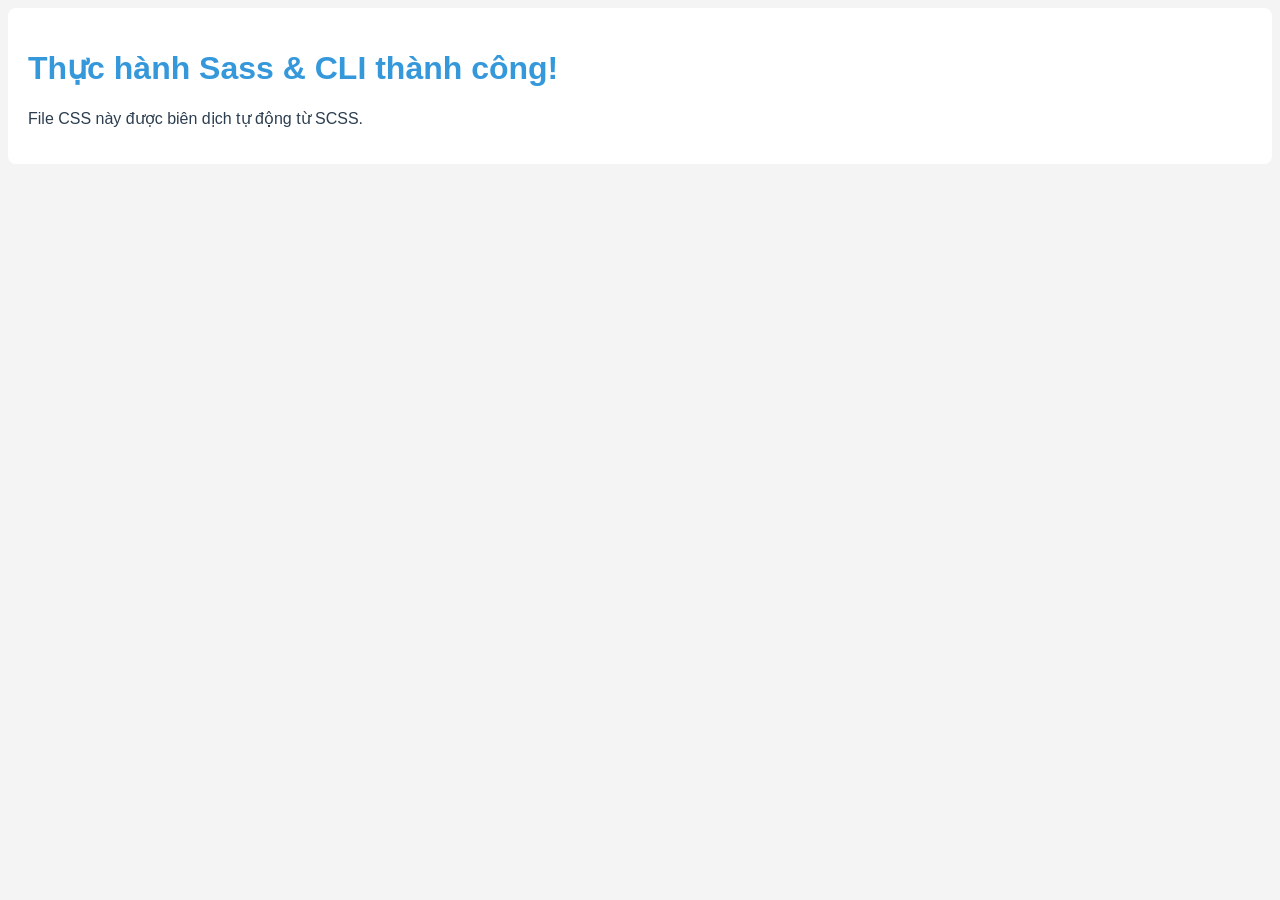
==== index.html @ b20c34b8 "Hoan thanh bai tap Sass CLI" ====
<!DOCTYPE html>
<html lang="vi">
<head>
  <meta charset="UTF-8">
  <meta name="viewport" content="width=device-width, initial-scale=1.0">
  <title>Bài Thực Hành Sass CLI</title>
  <link rel="stylesheet" href="css/styles.css">
</head>
<body>
  <div class="card">
    <h1>Thực hành Sass & CLI thành công!</h1>
    <p>File CSS này được biên dịch tự động từ SCSS.</p>
  </div>
</body>
</html>
---- css/styles.css ----
body {
  font-family: Arial, sans-serif;
  color: #2c3e50;
  background-color: #f4f4f4;
}

.card {
  background: #fff;
  padding: 20px;
  border-radius: 8px;
}
.card h1 {
  color: #3498db;
}

/*# sourceMappingURL=styles.css.map */
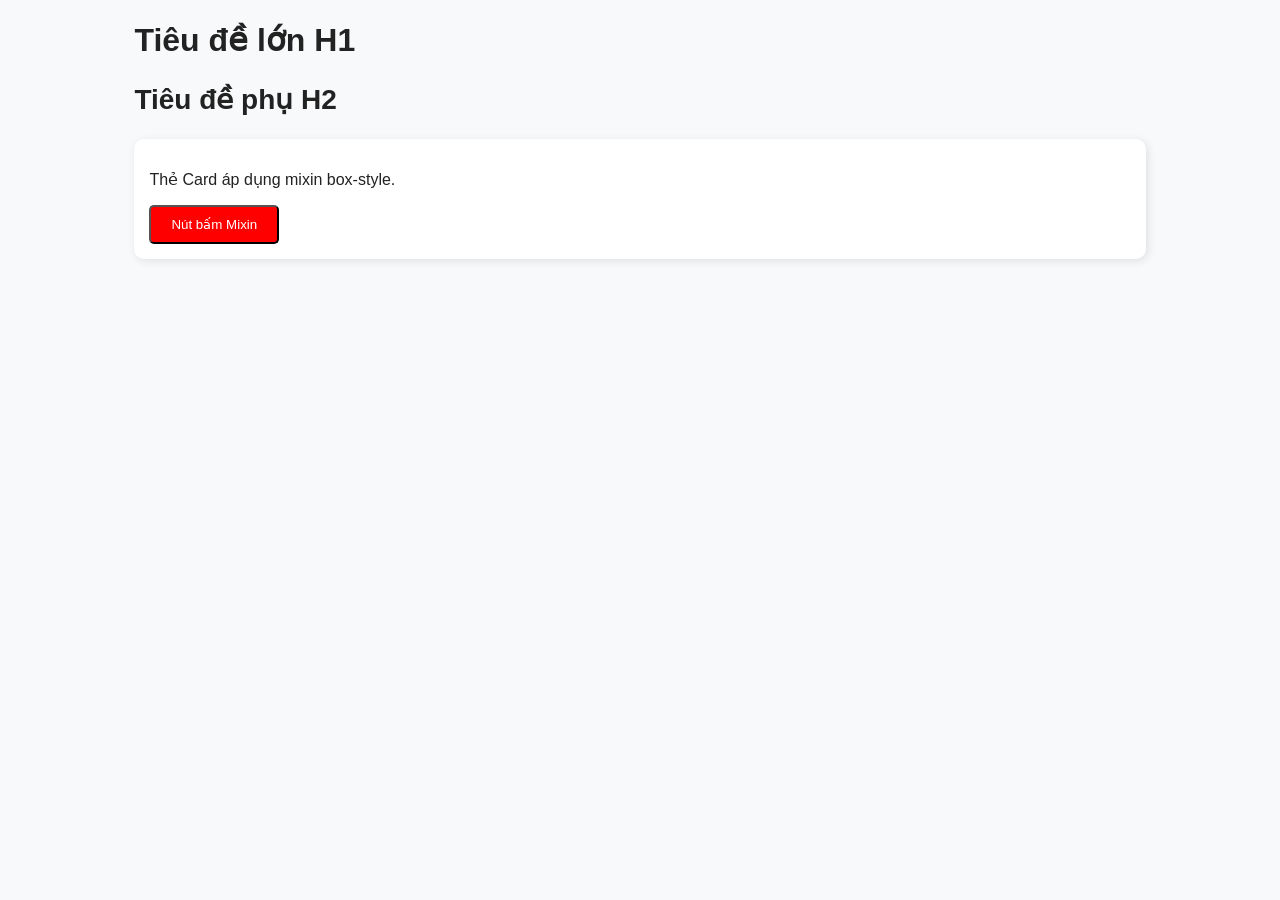
==== commit e8a58513: "Add missing $background-color variable and recompile CSS" ====
--- a/index.html
+++ b/index.html
@@ -3,13 +3,18 @@
 <head>
   <meta charset="UTF-8">
   <meta name="viewport" content="width=device-width, initial-scale=1.0">
-  <title>Bài Thực Hành Sass CLI</title>
+  <title>Thực hành Sass Variables & Mixins</title>
   <link rel="stylesheet" href="css/styles.css">
 </head>
 <body>
-  <div class="card">
-    <h1>Thực hành Sass & CLI thành công!</h1>
-    <p>File CSS này được biên dịch tự động từ SCSS.</p>
+  <div class="container">
+    <h1>Tiêu đề lớn H1</h1>
+    <h2>Tiêu đề phụ H2</h2>
+    
+    <div class="card">
+      <p>Thẻ Card áp dụng mixin box-style.</p>
+      <button class="button">Nút bấm Mixin</button>
+    </div>
   </div>
 </body>
 </html>
--- a/css/styles.css
+++ b/css/styles.css
@@ -1,16 +1,36 @@
 body {
   font-family: Arial, sans-serif;
-  color: #2c3e50;
-  background-color: #f4f4f4;
+  color: #222;
+  background-color: #f8f9fa;
+}
+
+h1 {
+  font-size: 32px;
+  color: #222;
+}
+
+h2 {
+  font-size: 28px;
+  color: #222;
+}
+
+.container {
+  width: 80%;
+  margin: 0 auto;
+}
+
+.button {
+  background: red;
+  color: white;
+  padding: 10px 20px;
+  border-radius: 5px;
 }
 
 .card {
-  background: #fff;
-  padding: 20px;
-  border-radius: 8px;
-}
-.card h1 {
-  color: #3498db;
+  background: white;
+  padding: 15px;
+  border-radius: 10px;
+  box-shadow: 2px 2px 10px rgba(0, 0, 0, 0.1);
 }
 
 /*# sourceMappingURL=styles.css.map */
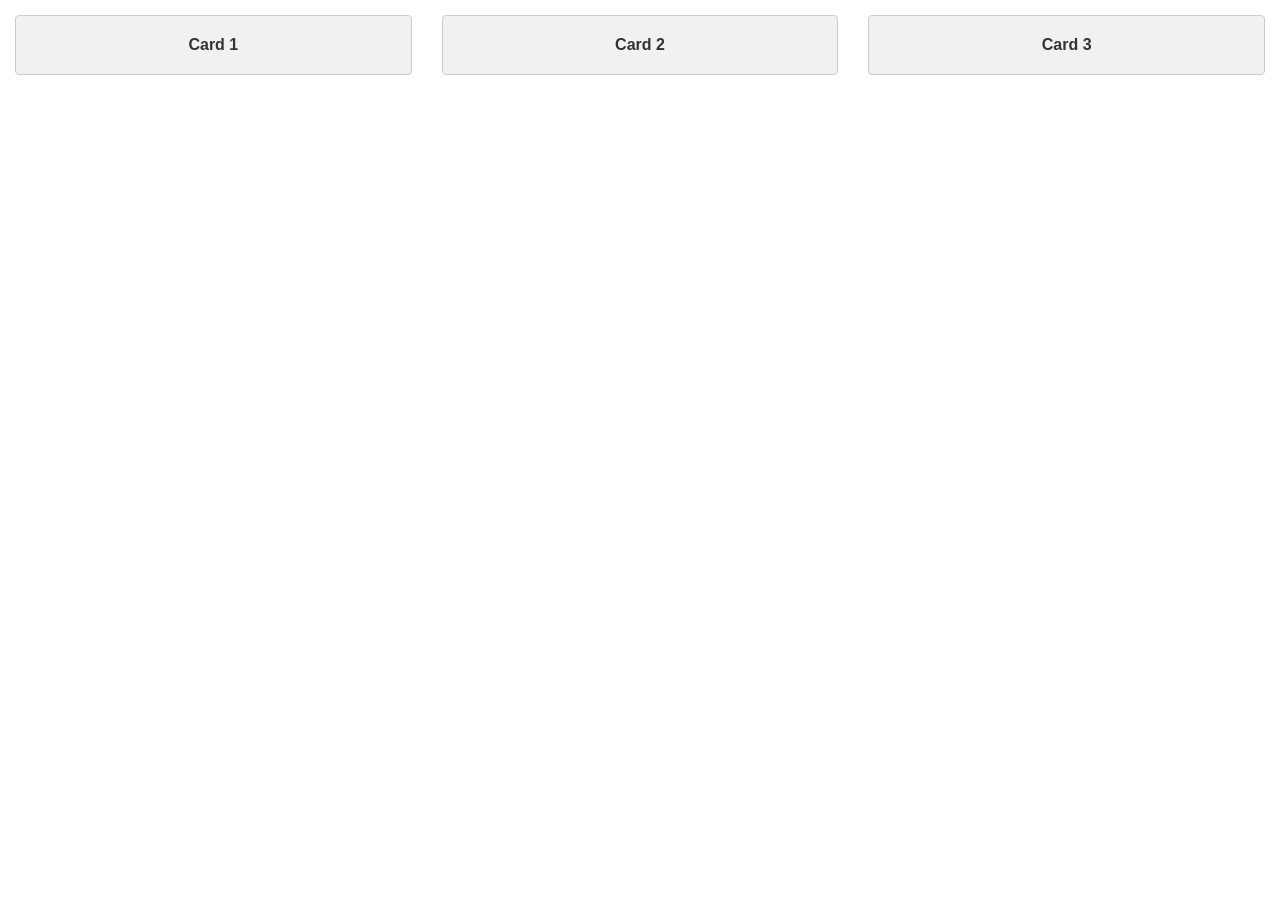
==== commit ce9283c2: "Fix Dart Sass math deprecation warnings using sass:math module" ====
--- a/index.html
+++ b/index.html
@@ -1,19 +1,21 @@
 <!DOCTYPE html>
-<html lang="vi">
+<html lang="en">
 <head>
   <meta charset="UTF-8">
   <meta name="viewport" content="width=device-width, initial-scale=1.0">
-  <title>Thực hành Sass Variables & Mixins</title>
+  <title>Responsive Grid Layout</title>
   <link rel="stylesheet" href="css/styles.css">
 </head>
 <body>
-  <div class="container">
-    <h1>Tiêu đề lớn H1</h1>
-    <h2>Tiêu đề phụ H2</h2>
-    
-    <div class="card">
-      <p>Thẻ Card áp dụng mixin box-style.</p>
-      <button class="button">Nút bấm Mixin</button>
+  <div class="row">
+    <div class="col-4 col-s-12">
+      <div class="card">Card 1</div>
+    </div>
+    <div class="col-4 col-s-6">
+      <div class="card">Card 2</div>
+    </div>
+    <div class="col-4 col-s-6">
+      <div class="card">Card 3</div>
     </div>
   </div>
 </body>
--- a/css/styles.css
+++ b/css/styles.css
@@ -1,36 +1,118 @@
-body {
-  font-family: Arial, sans-serif;
-  color: #222;
-  background-color: #f8f9fa;
+* {
+  box-sizing: border-box;
 }
 
-h1 {
-  font-size: 32px;
-  color: #222;
+body {
+  margin: 0;
+  font-family: Arial, sans-serif;
+  color: #333;
 }
 
-h2 {
-  font-size: 28px;
-  color: #222;
+.row::after {
+  content: "";
+  clear: both;
+  display: table;
 }
 
-.container {
-  width: 80%;
-  margin: 0 auto;
+[class*=col-] {
+  float: left;
+  padding: 15px;
+  width: 100%;
 }
 
-.button {
-  background: red;
-  color: white;
-  padding: 10px 20px;
-  border-radius: 5px;
+.col-1 {
+  width: 8.3333333333%;
 }
 
+.col-2 {
+  width: 16.6666666667%;
+}
+
+.col-3 {
+  width: 25%;
+}
+
+.col-4 {
+  width: 33.3333333333%;
+}
+
+.col-5 {
+  width: 41.6666666667%;
+}
+
+.col-6 {
+  width: 50%;
+}
+
+.col-7 {
+  width: 58.3333333333%;
+}
+
+.col-8 {
+  width: 66.6666666667%;
+}
+
+.col-9 {
+  width: 75%;
+}
+
+.col-10 {
+  width: 83.3333333333%;
+}
+
+.col-11 {
+  width: 91.6666666667%;
+}
+
+.col-12 {
+  width: 100%;
+}
+
+@media only screen and (max-width: 600px) {
+  .col-s-1 {
+    width: 8.3333333333%;
+  }
+  .col-s-2 {
+    width: 16.6666666667%;
+  }
+  .col-s-3 {
+    width: 25%;
+  }
+  .col-s-4 {
+    width: 33.3333333333%;
+  }
+  .col-s-5 {
+    width: 41.6666666667%;
+  }
+  .col-s-6 {
+    width: 50%;
+  }
+  .col-s-7 {
+    width: 58.3333333333%;
+  }
+  .col-s-8 {
+    width: 66.6666666667%;
+  }
+  .col-s-9 {
+    width: 75%;
+  }
+  .col-s-10 {
+    width: 83.3333333333%;
+  }
+  .col-s-11 {
+    width: 91.6666666667%;
+  }
+  .col-s-12 {
+    width: 100%;
+  }
+}
 .card {
-  background: white;
-  padding: 15px;
-  border-radius: 10px;
-  box-shadow: 2px 2px 10px rgba(0, 0, 0, 0.1);
+  background-color: #f1f1f1;
+  border: 1px solid #ccc;
+  padding: 20px;
+  text-align: center;
+  font-weight: bold;
+  border-radius: 4px;
 }
 
 /*# sourceMappingURL=styles.css.map */
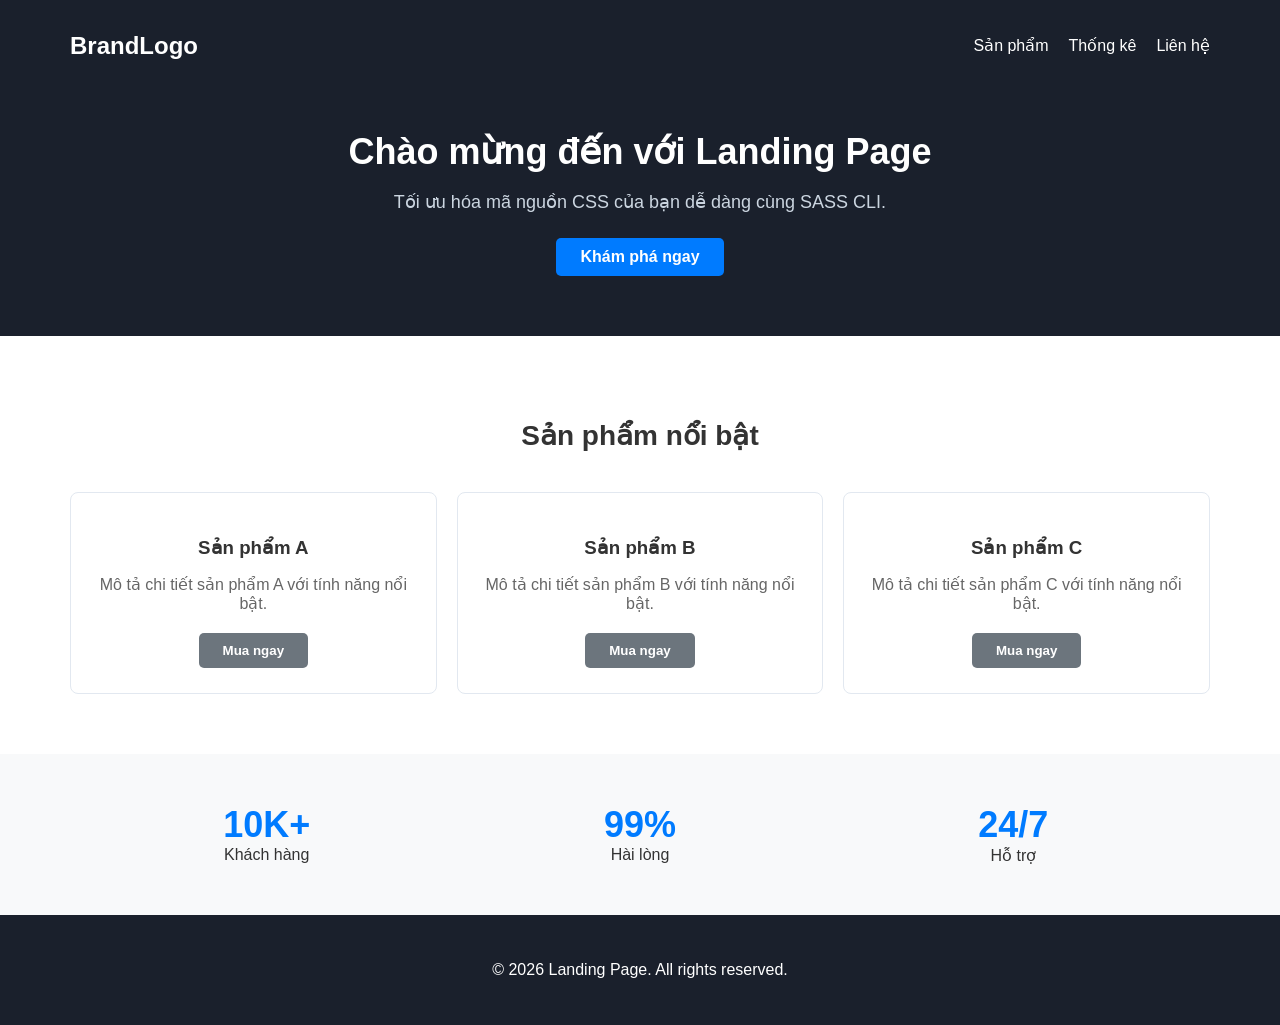
==== commit 7d7ed6e5: "Fix color function deprecation warning and finalize Landing Page SASS architecture" ====
--- a/index.html
+++ b/index.html
@@ -1,22 +1,76 @@
 <!DOCTYPE html>
-<html lang="en">
+<html lang="vi">
 <head>
   <meta charset="UTF-8">
   <meta name="viewport" content="width=device-width, initial-scale=1.0">
-  <title>Responsive Grid Layout</title>
+  <title>Landing Page - Full SASS Architecture</title>
   <link rel="stylesheet" href="css/styles.css">
 </head>
 <body>
-  <div class="row">
-    <div class="col-4 col-s-12">
-      <div class="card">Card 1</div>
+
+  <!-- 1. Navigation & Header -->
+  <header class="header">
+    <nav class="nav container">
+      <a href="#" class="logo">BrandLogo</a>
+      <ul class="nav-list">
+        <li><a href="#products">Sản phẩm</a></li>
+        <li><a href="#stats">Thống kê</a></li>
+        <li><a href="#footer">Liên hệ</a></li>
+      </ul>
+    </nav>
+    <div class="hero container">
+      <h1>Chào mừng đến với Landing Page</h1>
+      <p>Tối ưu hóa mã nguồn CSS của bạn dễ dàng cùng SASS CLI.</p>
+      <a href="#products" class="btn btn-primary">Khám phá ngay</a>
     </div>
-    <div class="col-4 col-s-6">
-      <div class="card">Card 2</div>
+  </header>
+
+  <!-- 2. Sản phẩm nổi bật (Featured Products) -->
+  <section id="products" class="products container">
+    <h2 class="section-title">Sản phẩm nổi bật</h2>
+    <div class="product-grid">
+      <div class="card product-card">
+        <h3>Sản phẩm A</h3>
+        <p>Mô tả chi tiết sản phẩm A với tính năng nổi bật.</p>
+        <button class="btn btn-secondary">Mua ngay</button>
+      </div>
+      <div class="card product-card">
+        <h3>Sản phẩm B</h3>
+        <p>Mô tả chi tiết sản phẩm B với tính năng nổi bật.</p>
+        <button class="btn btn-secondary">Mua ngay</button>
+      </div>
+      <div class="card product-card">
+        <h3>Sản phẩm C</h3>
+        <p>Mô tả chi tiết sản phẩm C với tính năng nổi bật.</p>
+        <button class="btn btn-secondary">Mua ngay</button>
+      </div>
     </div>
-    <div class="col-4 col-s-6">
-      <div class="card">Card 3</div>
+  </section>
+
+  <!-- 3. Số liệu thống kê (Statistics) -->
+  <section id="stats" class="stats">
+    <div class="container stats-grid">
+      <div class="stat-item">
+        <span class="stat-number">10K+</span>
+        <span class="stat-label">Khách hàng</span>
+      </div>
+      <div class="stat-item">
+        <span class="stat-number">99%</span>
+        <span class="stat-label">Hài lòng</span>
+      </div>
+      <div class="stat-item">
+        <span class="stat-number">24/7</span>
+        <span class="stat-label">Hỗ trợ</span>
+      </div>
     </div>
-  </div>
+  </section>
+
+  <!-- 4. Footer -->
+  <footer id="footer" class="footer">
+    <div class="container footer-content">
+      <p>&copy; 2026 Landing Page. All rights reserved.</p>
+    </div>
+  </footer>
+
 </body>
 </html>
--- a/css/styles.css
+++ b/css/styles.css
@@ -5,114 +5,157 @@
 body {
   margin: 0;
   font-family: Arial, sans-serif;
-  color: #333;
+  color: #333333;
 }
 
-.row::after {
-  content: "";
-  clear: both;
-  display: table;
+.container {
+  max-width: 1140px;
+  margin: 0 auto;
+  padding: 0 20px;
 }
 
-[class*=col-] {
-  float: left;
-  padding: 15px;
-  width: 100%;
+.header {
+  background-color: #1a202c;
+  color: white;
+  padding-bottom: 60px;
+}
+.header .nav {
+  display: flex;
+  flex-direction: row;
+  justify-content: space-between;
+  align-items: center;
+  padding: 20px 0;
+}
+.header .nav .logo {
+  font-size: 24px;
+  font-weight: bold;
+  color: white;
+  text-decoration: none;
+}
+.header .nav .nav-list {
+  display: flex;
+  flex-direction: row;
+  justify-content: center;
+  align-items: center;
+  list-style: none;
+  gap: 20px;
+}
+.header .nav .nav-list a {
+  color: white;
+  text-decoration: none;
+}
+.header .nav .nav-list a:hover {
+  color: #007bff;
+}
+@media (max-width: 768px) {
+  .header .nav {
+    flex-direction: column;
+    gap: 15px;
+  }
+}
+.header .hero {
+  text-align: center;
+  margin-top: 40px;
+}
+.header .hero h1 {
+  font-size: 36px;
+  margin-bottom: 15px;
+}
+.header .hero p {
+  font-size: 18px;
+  color: #cbd5e0;
+  margin-bottom: 25px;
 }
 
-.col-1 {
-  width: 8.3333333333%;
+.footer {
+  background-color: #1a202c;
+  color: white;
+  padding: 30px 0;
+  text-align: center;
 }
 
-.col-2 {
-  width: 16.6666666667%;
+.btn {
+  display: inline-block;
+  padding: 10px 24px;
+  border-radius: 5px;
+  text-decoration: none;
+  border: none;
+  cursor: pointer;
+  font-weight: bold;
+}
+.btn-primary {
+  background-color: #007bff;
+  color: white;
+}
+.btn-primary:hover {
+  background-color: rgb(0%, 38.5882352941%, 80%);
+}
+.btn-secondary {
+  background-color: #6c757d;
+  color: white;
 }
 
-.col-3 {
-  width: 25%;
+.products {
+  padding: 60px 0;
+}
+.products .section-title {
+  text-align: center;
+  font-size: 28px;
+  margin-bottom: 40px;
+}
+.products .product-grid {
+  display: grid;
+  grid-template-columns: repeat(3, 1fr);
+  gap: 20px;
+}
+@media (max-width: 768px) {
+  .products .product-grid {
+    grid-template-columns: 1fr;
+  }
+}
+.products .product-card {
+  border: 1px solid #e2e8f0;
+  border-radius: 8px;
+  padding: 25px;
+  text-align: center;
+  background-color: white;
+}
+.products .product-card h3 {
+  margin-bottom: 10px;
+}
+.products .product-card p {
+  color: #666;
+  margin-bottom: 20px;
 }
 
-.col-4 {
-  width: 33.3333333333%;
+.stats {
+  background-color: #f8f9fa;
+  padding: 50px 0;
 }
-
-.col-5 {
-  width: 41.6666666667%;
+.stats .stats-grid {
+  display: grid;
+  grid-template-columns: repeat(3, 1fr);
+  gap: 20px;
 }
-
-.col-6 {
-  width: 50%;
-}
-
-.col-7 {
-  width: 58.3333333333%;
-}
-
-.col-8 {
-  width: 66.6666666667%;
-}
-
-.col-9 {
-  width: 75%;
-}
-
-.col-10 {
-  width: 83.3333333333%;
-}
-
-.col-11 {
-  width: 91.6666666667%;
-}
-
-.col-12 {
-  width: 100%;
-}
-
-@media only screen and (max-width: 600px) {
-  .col-s-1 {
-    width: 8.3333333333%;
-  }
-  .col-s-2 {
-    width: 16.6666666667%;
-  }
-  .col-s-3 {
-    width: 25%;
-  }
-  .col-s-4 {
-    width: 33.3333333333%;
-  }
-  .col-s-5 {
-    width: 41.6666666667%;
-  }
-  .col-s-6 {
-    width: 50%;
-  }
-  .col-s-7 {
-    width: 58.3333333333%;
-  }
-  .col-s-8 {
-    width: 66.6666666667%;
-  }
-  .col-s-9 {
-    width: 75%;
-  }
-  .col-s-10 {
-    width: 83.3333333333%;
-  }
-  .col-s-11 {
-    width: 91.6666666667%;
-  }
-  .col-s-12 {
-    width: 100%;
+@media (max-width: 768px) {
+  .stats .stats-grid {
+    grid-template-columns: 1fr;
   }
 }
-.card {
-  background-color: #f1f1f1;
-  border: 1px solid #ccc;
-  padding: 20px;
-  text-align: center;
+.stats .stat-item {
+  display: flex;
+  flex-direction: column;
+  justify-content: center;
+  align-items: center;
+}
+.stats .stat-item .stat-number {
+  font-size: 36px;
   font-weight: bold;
-  border-radius: 4px;
+  color: #007bff;
+}
+.stats .stat-item .stat-label {
+  font-size: 16px;
+  color: #333333;
 }
 
 /*# sourceMappingURL=styles.css.map */
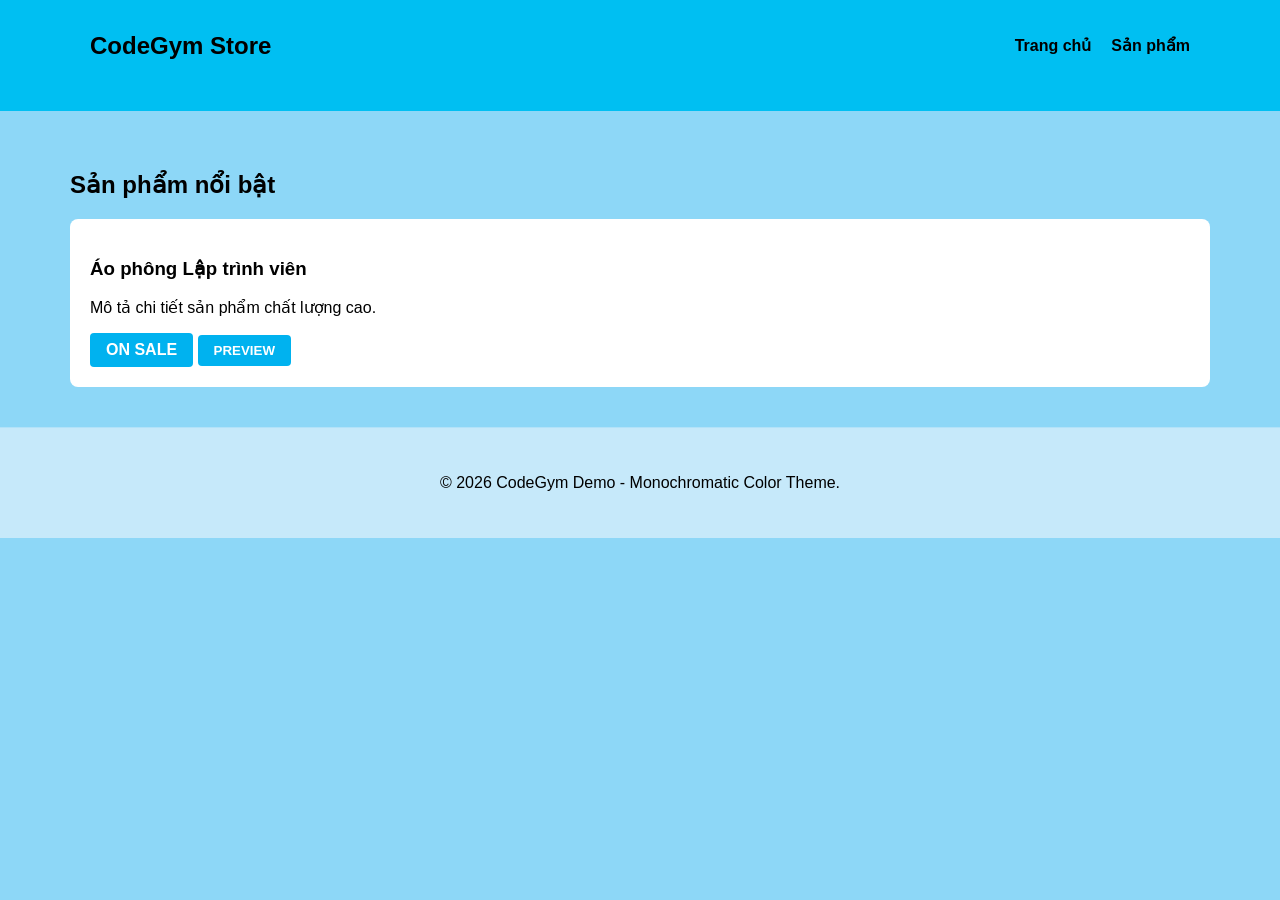
==== commit dfb7a39d: "Fix missing $border-color and compile monochromatic SASS successfully" ====
--- a/index.html
+++ b/index.html
@@ -3,73 +3,36 @@
 <head>
   <meta charset="UTF-8">
   <meta name="viewport" content="width=device-width, initial-scale=1.0">
-  <title>Landing Page - Full SASS Architecture</title>
+  <title>Phối màu Đơn tông (Monochromatic Palette)</title>
   <link rel="stylesheet" href="css/styles.css">
 </head>
 <body>
 
-  <!-- 1. Navigation & Header -->
+  <!-- Header & Nav (Màu bậc 4) -->
   <header class="header">
-    <nav class="nav container">
-      <a href="#" class="logo">BrandLogo</a>
+    <div class="container nav">
+      <a href="#" class="logo">CodeGym Store</a>
       <ul class="nav-list">
-        <li><a href="#products">Sản phẩm</a></li>
-        <li><a href="#stats">Thống kê</a></li>
-        <li><a href="#footer">Liên hệ</a></li>
+        <li><a href="#">Trang chủ</a></li>
+        <li><a href="#">Sản phẩm</a></li>
       </ul>
-    </nav>
-    <div class="hero container">
-      <h1>Chào mừng đến với Landing Page</h1>
-      <p>Tối ưu hóa mã nguồn CSS của bạn dễ dàng cùng SASS CLI.</p>
-      <a href="#products" class="btn btn-primary">Khám phá ngay</a>
     </div>
   </header>
 
-  <!-- 2. Sản phẩm nổi bật (Featured Products) -->
-  <section id="products" class="products container">
-    <h2 class="section-title">Sản phẩm nổi bật</h2>
-    <div class="product-grid">
-      <div class="card product-card">
-        <h3>Sản phẩm A</h3>
-        <p>Mô tả chi tiết sản phẩm A với tính năng nổi bật.</p>
-        <button class="btn btn-secondary">Mua ngay</button>
-      </div>
-      <div class="card product-card">
-        <h3>Sản phẩm B</h3>
-        <p>Mô tả chi tiết sản phẩm B với tính năng nổi bật.</p>
-        <button class="btn btn-secondary">Mua ngay</button>
-      </div>
-      <div class="card product-card">
-        <h3>Sản phẩm C</h3>
-        <p>Mô tả chi tiết sản phẩm C với tính năng nổi bật.</p>
-        <button class="btn btn-secondary">Mua ngay</button>
-      </div>
+  <!-- Nội dung (Màu bậc 7) -->
+  <main class="container" style="padding: 40px 0;">
+    <h2>Sản phẩm nổi bật</h2>
+    <div class="card" style="padding: 20px; background: white; border-radius: 8px; margin-top: 20px;">
+      <h3>Áo phông Lập trình viên</h3>
+      <p>Mô tả chi tiết sản phẩm chất lượng cao.</p>
+      <span class="badge-onsale">ON SALE</span>
+      <button class="btn-preview">PREVIEW</button>
     </div>
-  </section>
+  </main>
 
-  <!-- 3. Số liệu thống kê (Statistics) -->
-  <section id="stats" class="stats">
-    <div class="container stats-grid">
-      <div class="stat-item">
-        <span class="stat-number">10K+</span>
-        <span class="stat-label">Khách hàng</span>
-      </div>
-      <div class="stat-item">
-        <span class="stat-number">99%</span>
-        <span class="stat-label">Hài lòng</span>
-      </div>
-      <div class="stat-item">
-        <span class="stat-number">24/7</span>
-        <span class="stat-label">Hỗ trợ</span>
-      </div>
-    </div>
-  </section>
-
-  <!-- 4. Footer -->
-  <footer id="footer" class="footer">
-    <div class="container footer-content">
-      <p>&copy; 2026 Landing Page. All rights reserved.</p>
-    </div>
+  <!-- Footer (Màu bậc 9) -->
+  <footer class="footer">
+    <p>&copy; 2026 CodeGym Demo - Monochromatic Color Theme.</p>
   </footer>
 
 </body>
--- a/css/styles.css
+++ b/css/styles.css
@@ -5,7 +5,8 @@
 body {
   margin: 0;
   font-family: Arial, sans-serif;
-  color: #333333;
+  color: #000000;
+  background-color: #8DD7F7;
 }
 
 .container {
@@ -15,84 +16,48 @@
 }
 
 .header {
-  background-color: #1a202c;
-  color: white;
-  padding-bottom: 60px;
+  background-color: #00BFF2;
+  color: #000000;
+  padding: 20px 0 40px;
 }
 .header .nav {
   display: flex;
-  flex-direction: row;
   justify-content: space-between;
   align-items: center;
-  padding: 20px 0;
 }
 .header .nav .logo {
   font-size: 24px;
   font-weight: bold;
-  color: white;
+  color: #000000;
   text-decoration: none;
 }
 .header .nav .nav-list {
   display: flex;
-  flex-direction: row;
-  justify-content: center;
-  align-items: center;
   list-style: none;
   gap: 20px;
 }
 .header .nav .nav-list a {
-  color: white;
+  color: #000000;
   text-decoration: none;
-}
-.header .nav .nav-list a:hover {
-  color: #007bff;
-}
-@media (max-width: 768px) {
-  .header .nav {
-    flex-direction: column;
-    gap: 15px;
-  }
-}
-.header .hero {
-  text-align: center;
-  margin-top: 40px;
-}
-.header .hero h1 {
-  font-size: 36px;
-  margin-bottom: 15px;
-}
-.header .hero p {
-  font-size: 18px;
-  color: #cbd5e0;
-  margin-bottom: 25px;
+  font-weight: bold;
 }
 
 .footer {
-  background-color: #1a202c;
-  color: white;
+  background-color: #C6E9FA;
+  color: #000000;
   padding: 30px 0;
   text-align: center;
+  border-top: 1px solid #B2E2F9;
 }
 
-.btn {
+.badge-onsale, .btn-preview {
+  background-color: #00B2EF;
+  color: #ffffff;
+  padding: 8px 16px;
+  border-radius: 4px;
+  border: none;
+  font-weight: bold;
   display: inline-block;
-  padding: 10px 24px;
-  border-radius: 5px;
-  text-decoration: none;
-  border: none;
-  cursor: pointer;
-  font-weight: bold;
-}
-.btn-primary {
-  background-color: #007bff;
-  color: white;
-}
-.btn-primary:hover {
-  background-color: rgb(0%, 38.5882352941%, 80%);
-}
-.btn-secondary {
-  background-color: #6c757d;
-  color: white;
 }
 
 .products {
@@ -114,7 +79,7 @@
   }
 }
 .products .product-card {
-  border: 1px solid #e2e8f0;
+  border: 1px solid #B2E2F9;
   border-radius: 8px;
   padding: 25px;
   text-align: center;
@@ -129,7 +94,7 @@
 }
 
 .stats {
-  background-color: #f8f9fa;
+  background-color: #C6E9FA;
   padding: 50px 0;
 }
 .stats .stats-grid {
@@ -151,11 +116,11 @@
 .stats .stat-item .stat-number {
   font-size: 36px;
   font-weight: bold;
-  color: #007bff;
+  color: #00ADEE;
 }
 .stats .stat-item .stat-label {
   font-size: 16px;
-  color: #333333;
+  color: #000000;
 }
 
 /*# sourceMappingURL=styles.css.map */
